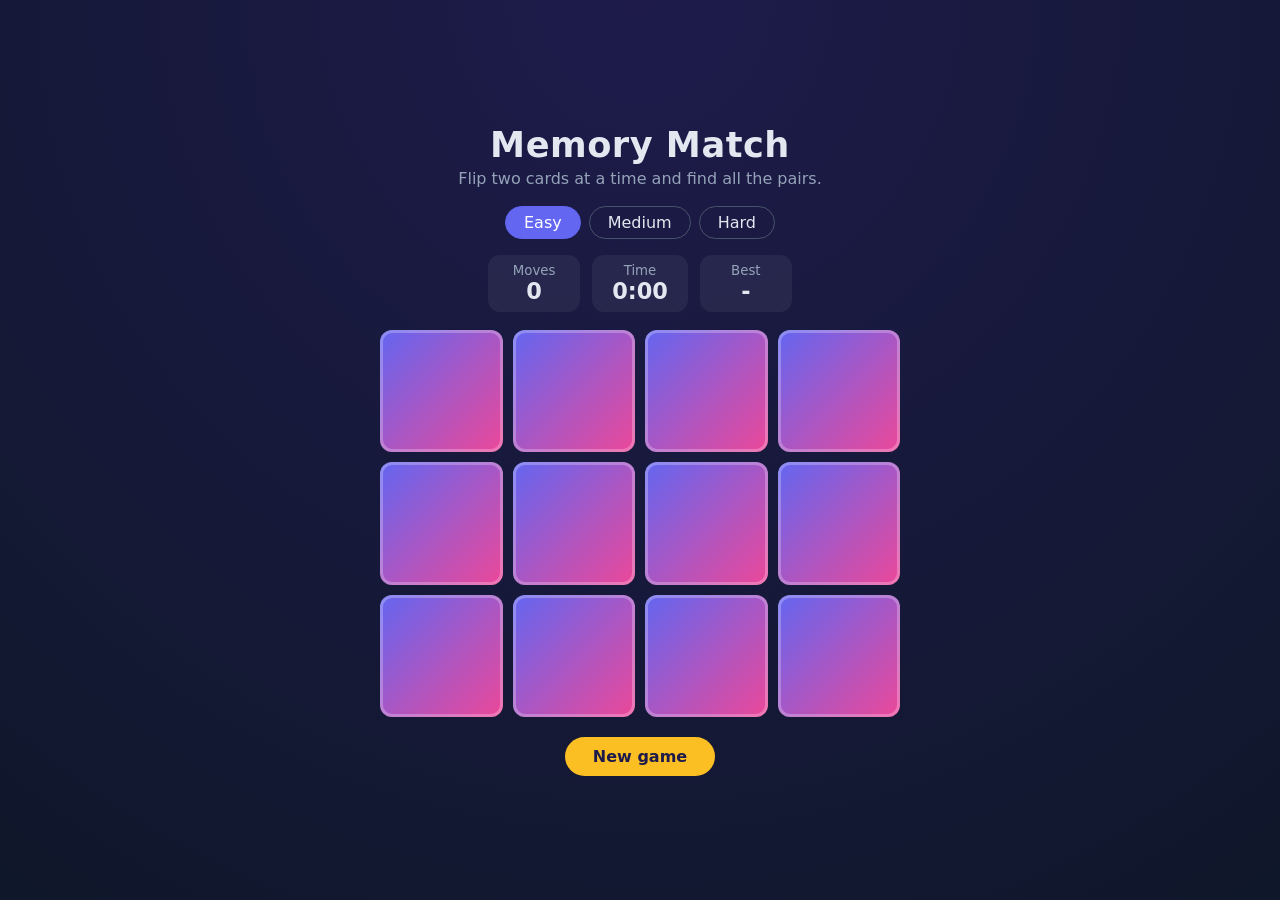
==== memory.html @ fa5f84cf "initial commit - memory" ====
<!DOCTYPE html>
<html lang="en">

<head>
    <meta charset="UTF-8">
    <meta name="viewport" content="width=device-width, initial-scale=1">
    <title>Memory Match</title>
    <link rel="stylesheet" href="memory.css">
</head>

<body>
    <main class="game">
        <h1>Memory Match</h1>
        <p class="sub">Flip two cards at a time and find all the pairs.</p>

        <div class="levels" id="levels">
            <button data-level="easy" class="active">Easy</button>
            <button data-level="medium">Medium</button>
            <button data-level="hard">Hard</button>
        </div>

        <div class="stats">
            <div><small>Moves</small><b id="moves">0</b></div>
            <div><small>Time</small><b id="time">0:00</b></div>
            <div><small>Best</small><b id="best">-</b></div>
        </div>

        <div id="board" class="board" aria-label="Card board"></div>

        <button id="restart" class="restart">New game</button>
    </main>

    <div id="win" class="win" hidden>
        <div class="win-box" role="dialog" aria-modal="true">
            <h2>You won!</h2>
            <p id="winText"></p>
            <button id="playAgain" class="restart">Play again</button>
        </div>
    </div>

    <script src="memory.js"></script>
</body>

</html>
---- memory.css ----
:root {
  --bg1: #0f172a;
  --bg2: #1e1b4b;
  --card-back: linear-gradient(135deg, #6366f1, #ec4899);
  --card-front: #fef9c3;
  --ink: #e2e8f0;
  --muted: #94a3b8;
  --good: #34d399;
}

* {
  box-sizing: border-box;
}

body {
  margin: 0;
  min-height: 100vh;
  display: grid;
  place-items: center;
  padding: 24px;
  background: radial-gradient(circle at top, var(--bg2), var(--bg1));
  color: var(--ink);
  font-family: "Segoe UI", system-ui, sans-serif;
}

.game {
  width: 100%;
  max-width: 520px;
  text-align: center;
}
h1 {
  margin: 0;
  font-size: 2.2rem;
  letter-spacing: 0.5px;
}
.sub {
  color: var(--muted);
  margin: 4px 0 18px;
}

button {
  font: inherit;
  cursor: pointer;
  color: var(--ink);
}
:focus-visible {
  outline: 2px solid #fbbf24;
  outline-offset: 3px;
}

.levels {
  display: flex;
  justify-content: center;
  gap: 8px;
  margin-bottom: 16px;
}
.levels button {
  background: transparent;
  border: 1px solid #475569;
  border-radius: 20px;
  padding: 6px 18px;
}
.levels button.active {
  background: #6366f1;
  border-color: #6366f1;
  color: #fff;
}

.stats {
  display: flex;
  justify-content: center;
  gap: 12px;
  margin-bottom: 18px;
}
.stats div {
  background: rgba(255, 255, 255, 0.06);
  border-radius: 12px;
  padding: 8px 20px;
  min-width: 92px;
}
.stats small {
  display: block;
  color: var(--muted);
}
.stats b {
  font-size: 1.4rem;
  font-variant-numeric: tabular-nums;
}

.board {
  display: grid;
  gap: 10px;
  margin-bottom: 20px;
}

.card {
  aspect-ratio: 1;
  perspective: 600px;
  background: none;
  border: none;
  padding: 0;
}
.inner {
  position: relative;
  width: 100%;
  height: 100%;
  transition: transform 0.45s;
  transform-style: preserve-3d;
}
.card.flipped .inner,
.card.matched .inner {
  transform: rotateY(180deg);
}
.face {
  position: absolute;
  inset: 0;
  border-radius: 12px;
  display: grid;
  place-items: center;
  backface-visibility: hidden;
  font-size: clamp(1.6rem, 6vw, 2.4rem);
}
.back {
  background: var(--card-back);
  box-shadow: inset 0 0 0 3px rgba(255, 255, 255, 0.25);
}
.front {
  background: var(--card-front);
  transform: rotateY(180deg);
}
.card.matched .front {
  background: #bbf7d0;
  box-shadow: 0 0 0 3px var(--good);
}
.card.wrong .front {
  background: #fecaca;
}

.restart {
  background: #fbbf24;
  color: #1e1b4b;
  font-weight: 700;
  border: none;
  border-radius: 24px;
  padding: 10px 28px;
}
.restart:hover {
  filter: brightness(1.08);
}

.win {
  position: fixed;
  inset: 0;
  background: rgba(2, 6, 23, 0.75);
  display: grid;
  place-items: center;
  padding: 16px;
}
.win[hidden] {
  display: none;
}
.win-box {
  background: #1e293b;
  border-radius: 16px;
  padding: 28px 32px;
  text-align: center;
  max-width: 340px;
  animation: pop 0.35s ease;
}
.win-box h2 {
  margin: 0 0 8px;
  font-size: 1.8rem;
  color: var(--good);
}
.win-box p {
  color: var(--muted);
  margin: 0 0 18px;
}
@keyframes pop {
  from {
    transform: scale(0.85);
    opacity: 0;
  }
  to {
    transform: none;
    opacity: 1;
  }
}

@media (prefers-reduced-motion: reduce) {
  .inner {
    transition: none;
  }
  .win-box {
    animation: none;
  }
}
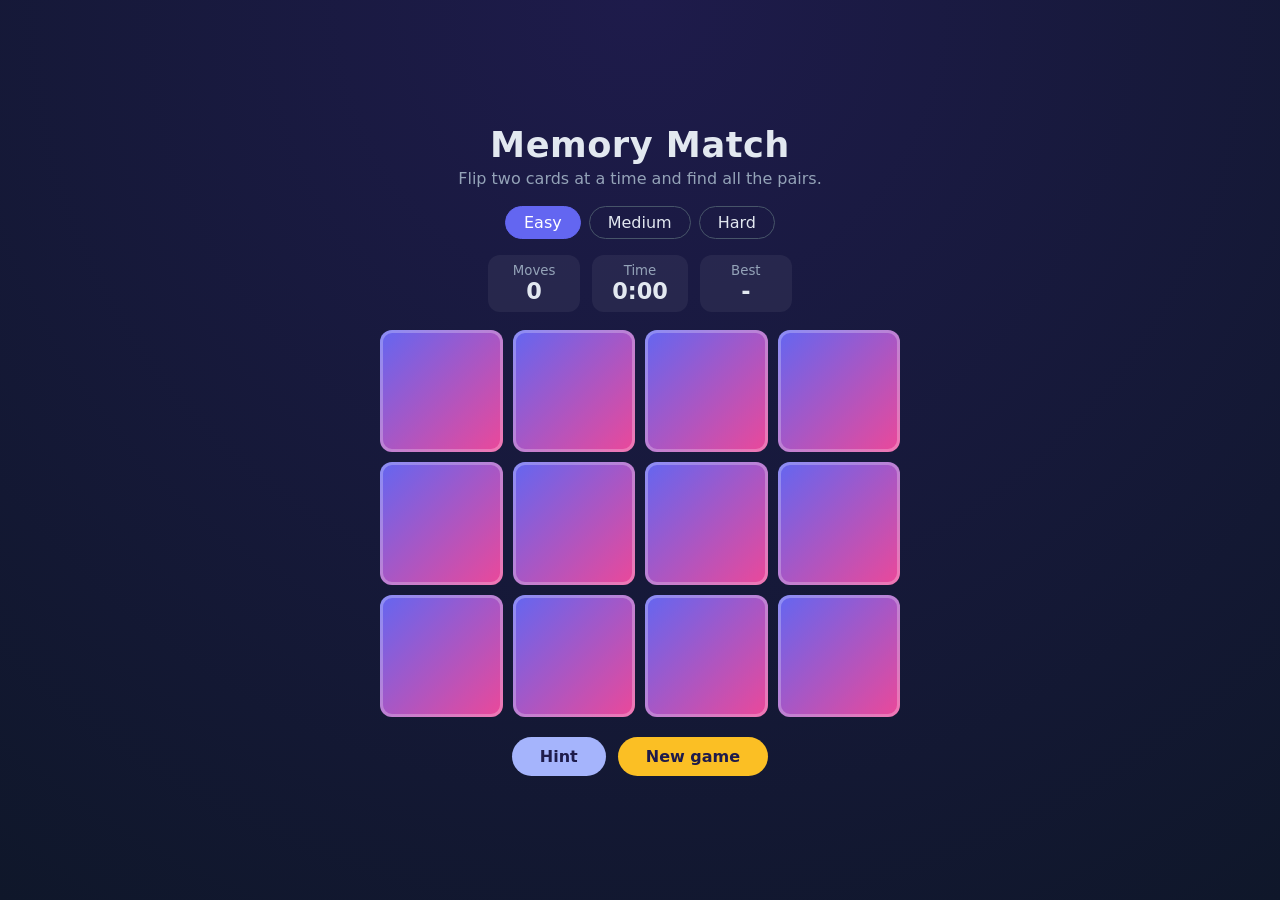
==== commit 51dacc1a: "Add hint feature to the memory-match" ====
--- a/memory.html
+++ b/memory.html
@@ -27,7 +27,12 @@
 
         <div id="board" class="board" aria-label="Card board"></div>
 
-        <button id="restart" class="restart">New game</button>
+
+        <div class="game-actions">
+            <button id="hint" class="hint">Hint</button>
+            <button id="restart" class="restart">New game</button>
+        </div>
+
     </main>
 
     <div id="win" class="win" hidden>
--- a/memory.css
+++ b/memory.css
@@ -195,3 +195,23 @@
     animation: none;
   }
 }
+
+.game-actions {
+  display: flex;
+  justify-content: center;
+  gap: 12px;
+  flex-wrap: wrap;
+}
+
+.hint {
+  background: #a5b4fc;
+  color: #1e1b4b;
+  font-weight: 700;
+  border: none;
+  border-radius: 24px;
+  padding: 10px 28px;
+}
+
+.hint:hover {
+  filter: brightness(1.08);
+}
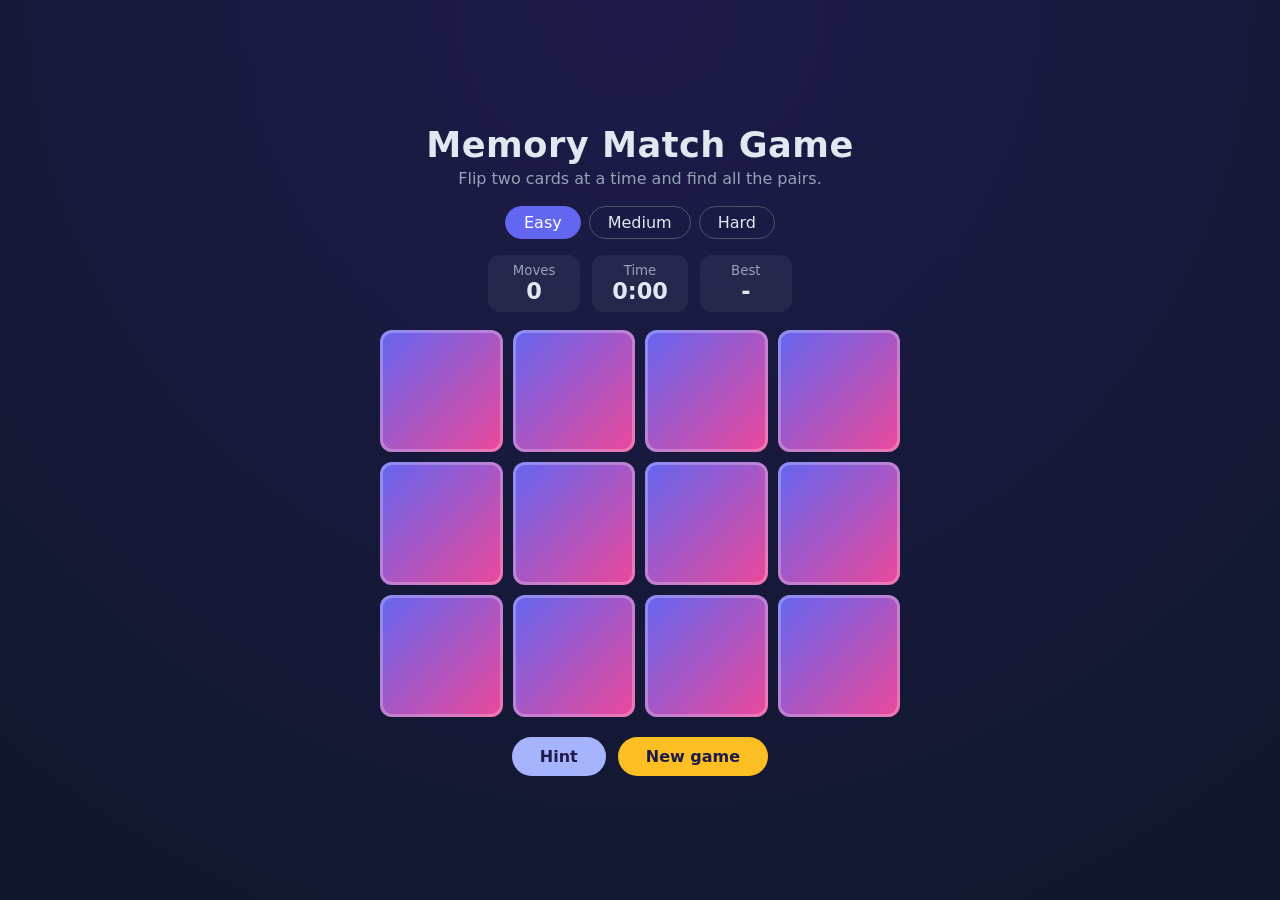
==== commit c34af495: "Update Memory Match heading" ====
--- a/memory.html
+++ b/memory.html
@@ -10,7 +10,7 @@
 
 <body>
     <main class="game">
-        <h1>Memory Match</h1>
+        <h1>Memory Match Game</h1>
         <p class="sub">Flip two cards at a time and find all the pairs.</p>
 
         <div class="levels" id="levels">
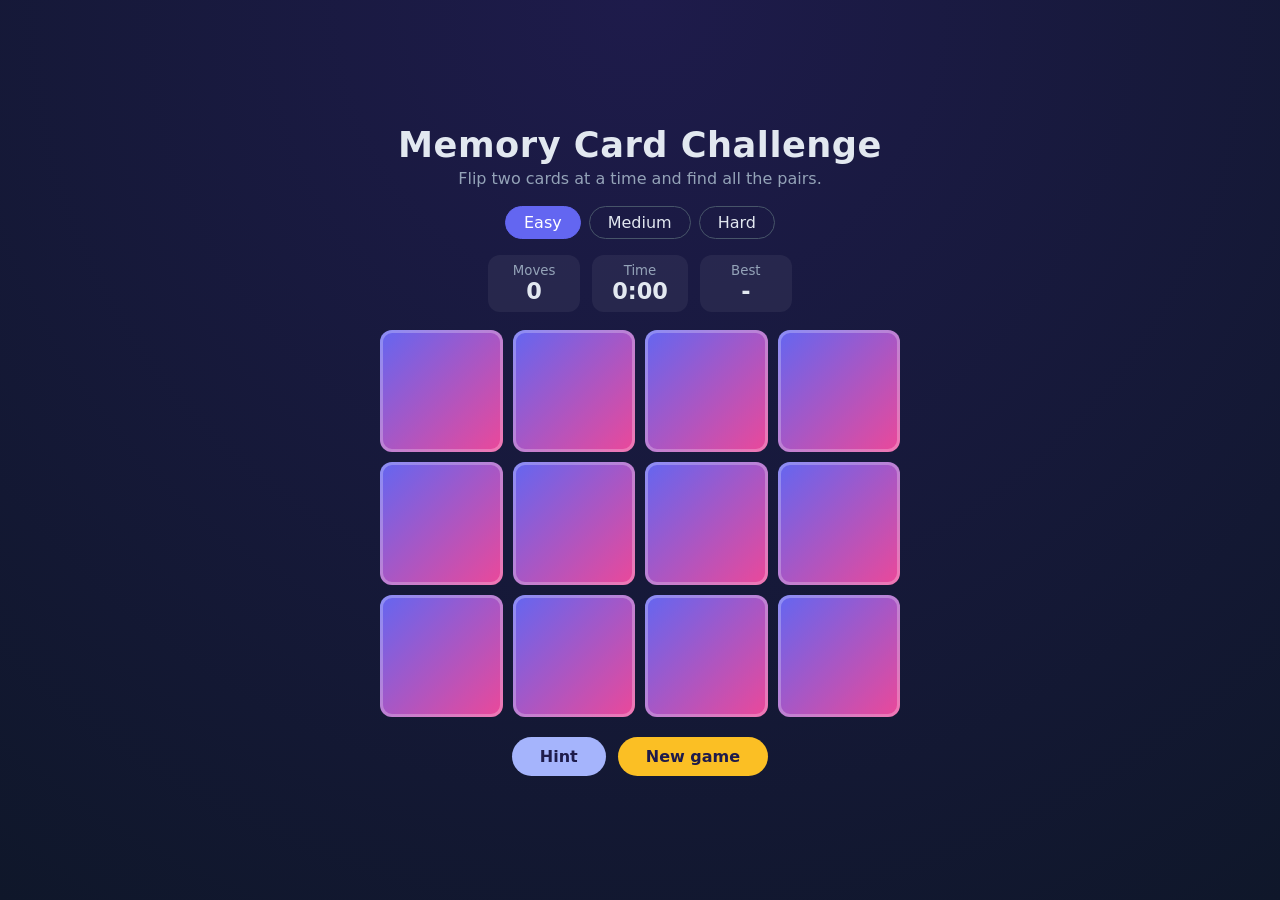
==== commit ee2f38d3: "Change Memory Match heading" ====
--- a/memory.html
+++ b/memory.html
@@ -10,7 +10,7 @@
 
 <body>
     <main class="game">
-        <h1>Memory Match Game</h1>
+        <h1>Memory Card Challenge</h1>
         <p class="sub">Flip two cards at a time and find all the pairs.</p>
 
         <div class="levels" id="levels">
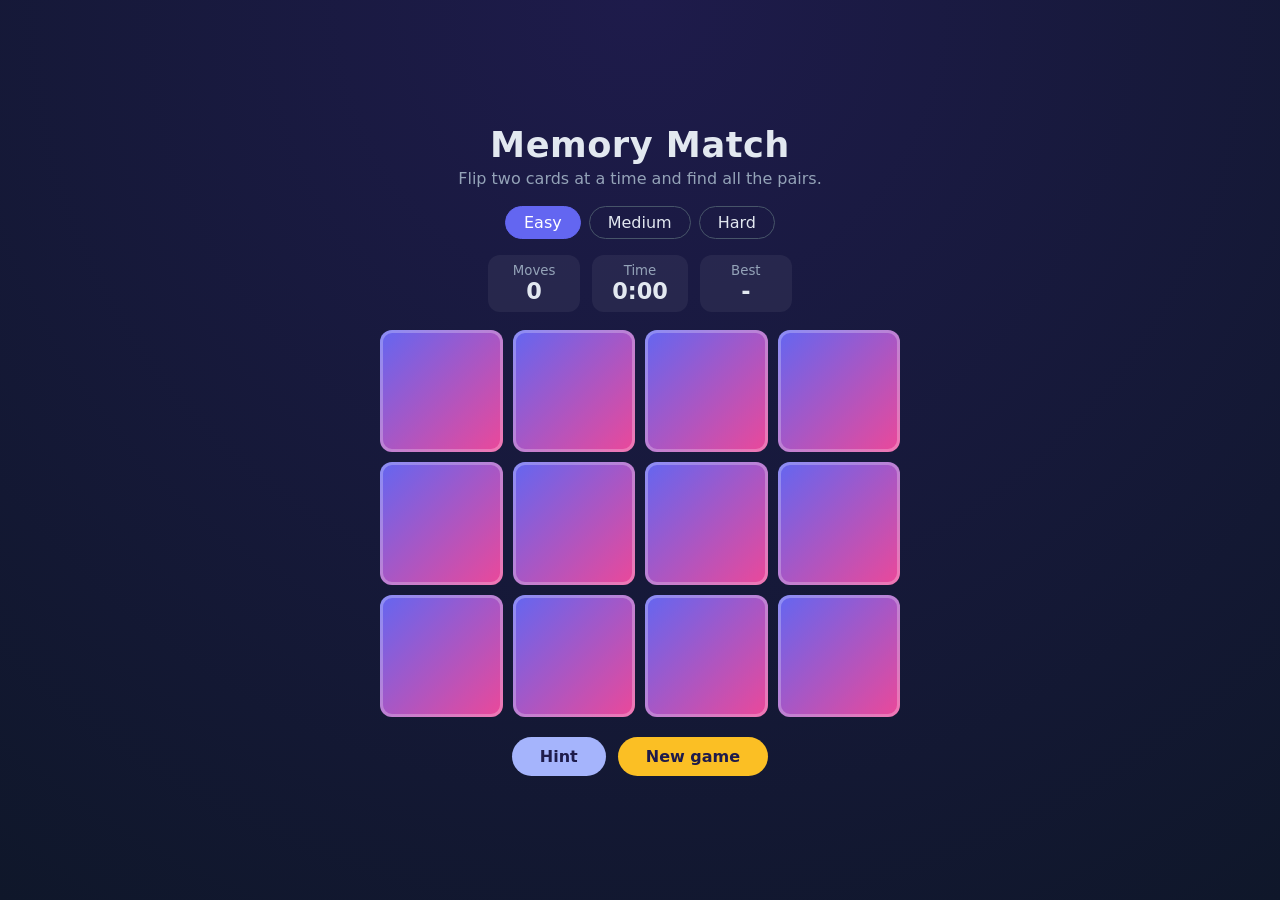
==== commit 6d834fdb: "Merge branch 'practice/developer-a' into practice/developer-b" ====
--- a/memory.html
+++ b/memory.html
@@ -10,7 +10,7 @@
 
 <body>
     <main class="game">
-        <h1>Memory Card Challenge</h1>
+        <h1>Memory Match</h1>
         <p class="sub">Flip two cards at a time and find all the pairs.</p>
 
         <div class="levels" id="levels">
